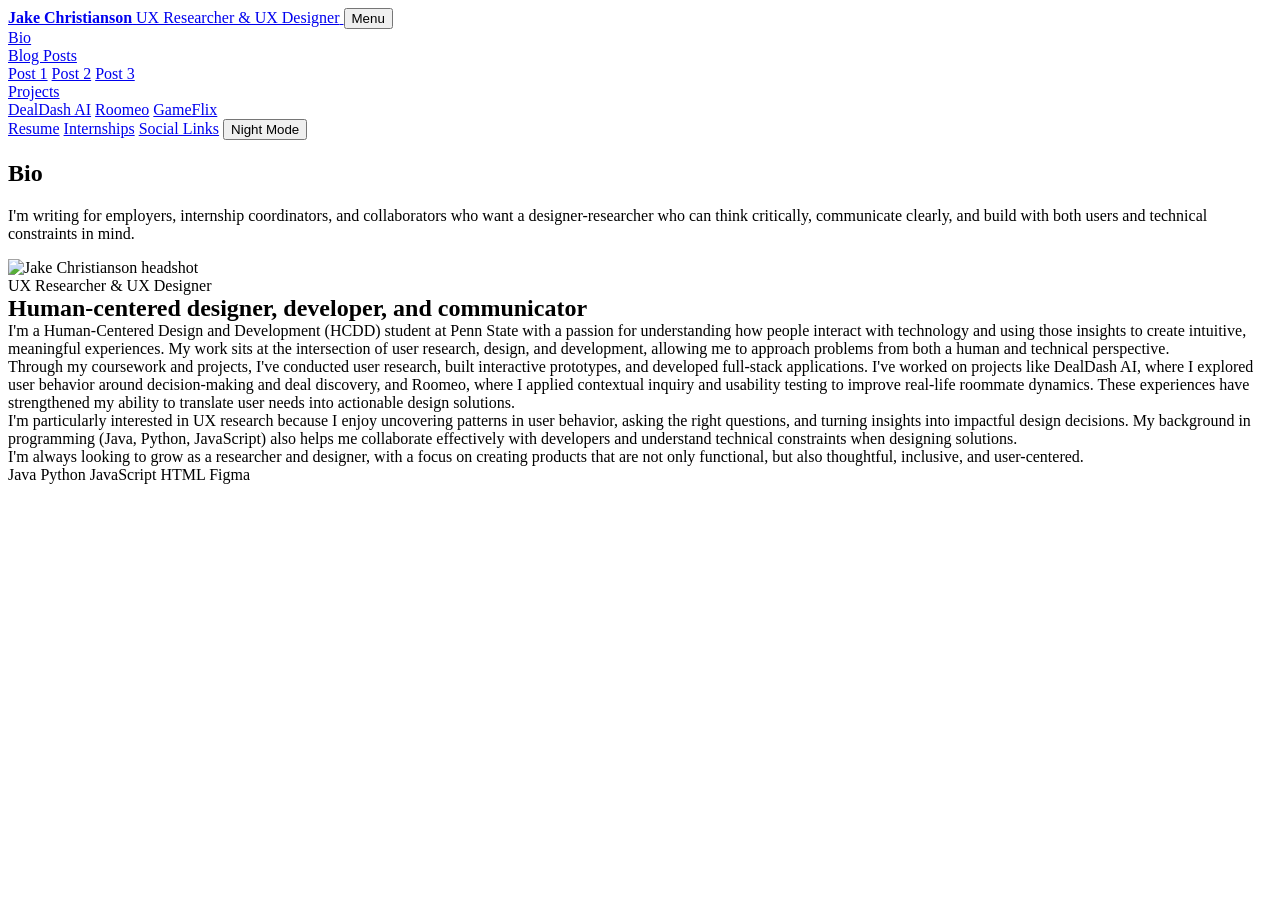
==== bio.html @ bb6686ac "Refine homepage, social links, and site structure" ====
﻿<!doctype html>
<html lang="en">
<head>
  <meta charset="utf-8" />
  <meta name="viewport" content="width=device-width, initial-scale=1" />
  <title>Jake Christianson | Bio</title>
  <meta name="description" content="Professional bio, headshot, accomplishments, values, strengths, projects, and recognition for Jake Christianson." />
  <link rel="stylesheet" href="assets/css/styles.css" />
  <script src="assets/js/script.js" defer></script>
</head>
<body>
  <header class="site-header">
    <div class="header-inner">
      <a class="brand" href="index.html" aria-label="Go to home page">
        <strong>Jake Christianson</strong>
        <span>UX Researcher &amp; UX Designer</span>
      </a>
      <button class="nav-toggle" type="button" aria-expanded="false" aria-controls="site-nav" data-nav-toggle>Menu</button>
      <nav id="site-nav" class="nav-links" data-nav-menu>
        <a href="bio.html" aria-current="page">Bio</a>
        <div class="nav-group">
          <a class="nav-trigger" href="blog.html">Blog Posts</a>
          <div class="nav-dropdown">
            <a href="blog-1.html">Post 1</a>
            <a href="blog-2.html">Post 2</a>
            <a href="blog-3.html">Post 3</a>
          </div>
        </div>
        <div class="nav-group">
          <a class="nav-trigger" href="projects.html">Projects</a>
          <div class="nav-dropdown">
            <a href="dealdash-ai.html">DealDash AI</a>
            <a href="roomeo.html">Roomeo</a>
            <a href="gameflix.html">GameFlix</a>
          </div>
        </div>
        <a href="resume.html">Resume</a>
        <a href="internships.html">Internships</a>
        <a href="social.html">Social Links</a>
        <button class="theme-toggle" type="button" data-theme-toggle aria-pressed="false">Night Mode</button>
      </nav>
    </div>
  </header>

  <main class="page site-shell">
    <section class="section">
      <div class="section-inner">
        <h1 class="page-title">Bio</h1>
        <p class="section-subtitle">
          I'm writing for employers, internship coordinators, and collaborators who want a designer-researcher who can
          think critically, communicate clearly, and build with both users and technical constraints in mind.
        </p>
      </div>
    </section>

    <section class="section">
      <div class="section-inner">
        <div class="portrait">
          <img src="assets/images/headshot-crop.jpg" alt="Jake Christianson headshot" />
          <div class="bio-panel">
            <span class="bio-kicker">UX Researcher &amp; UX Designer</span>
            <h2 class="section-title" style="margin:0;">Human-centered designer, developer, and communicator</h2>
            <p class="section-subtitle" style="margin:0;">
              I'm a Human-Centered Design and Development (HCDD) student at Penn State with a passion for understanding
              how people interact with technology and using those insights to create intuitive, meaningful experiences.
              My work sits at the intersection of user research, design, and development, allowing me to approach
              problems from both a human and technical perspective.
            </p>
            <p class="section-subtitle" style="margin:0;">
              Through my coursework and projects, I've conducted user research, built interactive prototypes, and
              developed full-stack applications. I've worked on projects like DealDash AI, where I explored user
              behavior around decision-making and deal discovery, and Roomeo, where I applied contextual inquiry and
              usability testing to improve real-life roommate dynamics. These experiences have strengthened my ability
              to translate user needs into actionable design solutions.
            </p>
            <p class="section-subtitle" style="margin:0;">
              I'm particularly interested in UX research because I enjoy uncovering patterns in user behavior, asking
              the right questions, and turning insights into impactful design decisions. My background in programming
              (Java, Python, JavaScript) also helps me collaborate effectively with developers and understand technical
              constraints when designing solutions.
            </p>
            <p class="section-subtitle" style="margin:0;">
              I'm always looking to grow as a researcher and designer, with a focus on creating products that are not
              only functional, but also thoughtful, inclusive, and user-centered.
            </p>
            <div class="bio-meta">
              <span>Java</span>
              <span>Python</span>
              <span>JavaScript</span>
              <span>HTML</span>
              <span>Figma</span>
            </div>
          </div>
        </div>
      </div>
    </section>

  </main>
</body>
</html>
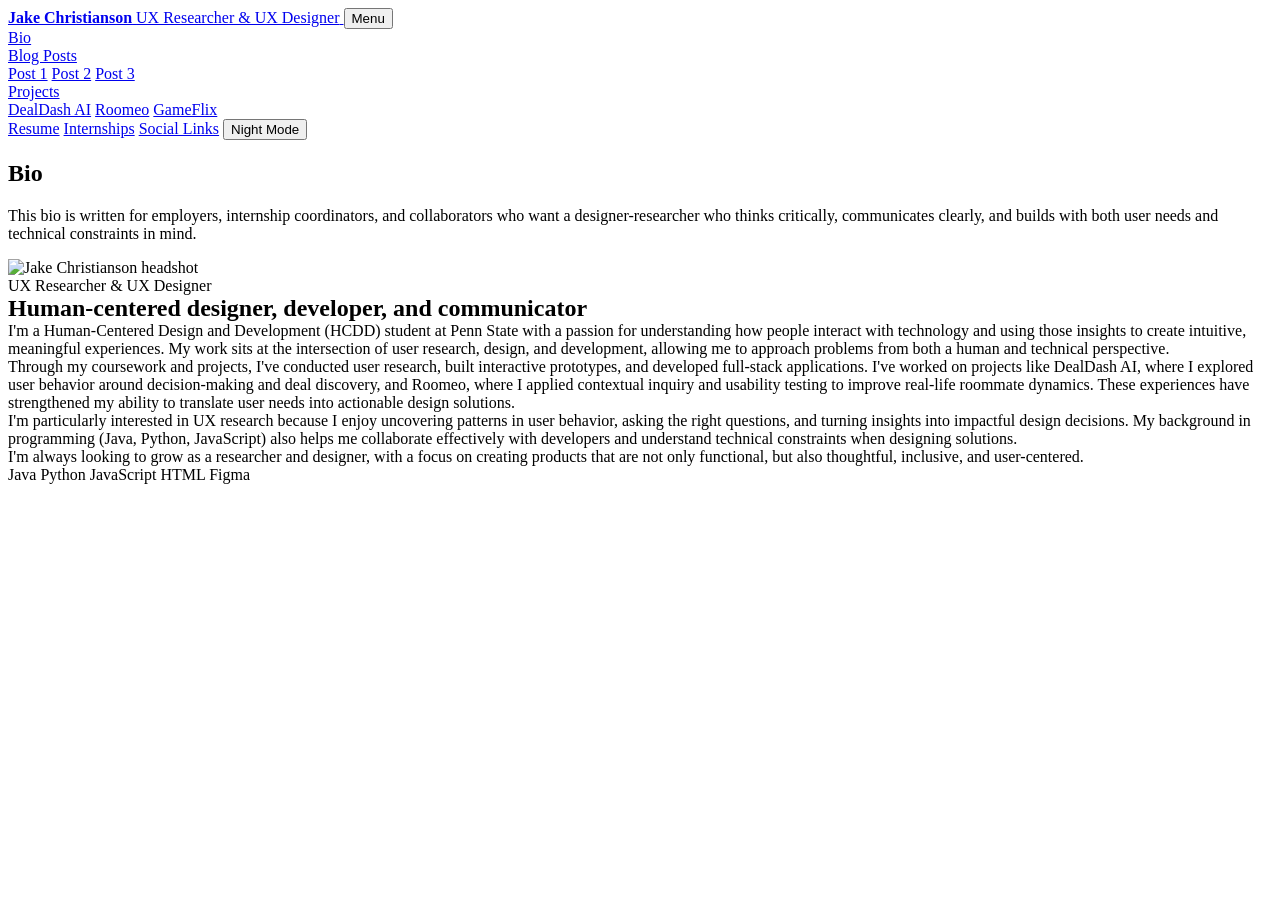
==== commit c35ef96d: "Refine submission copy" ====
--- a/bio.html
+++ b/bio.html
@@ -47,8 +47,8 @@
       <div class="section-inner">
         <h1 class="page-title">Bio</h1>
         <p class="section-subtitle">
-          I'm writing for employers, internship coordinators, and collaborators who want a designer-researcher who can
-          think critically, communicate clearly, and build with both users and technical constraints in mind.
+          This bio is written for employers, internship coordinators, and collaborators who want a designer-researcher
+          who thinks critically, communicates clearly, and builds with both user needs and technical constraints in mind.
         </p>
       </div>
     </section>
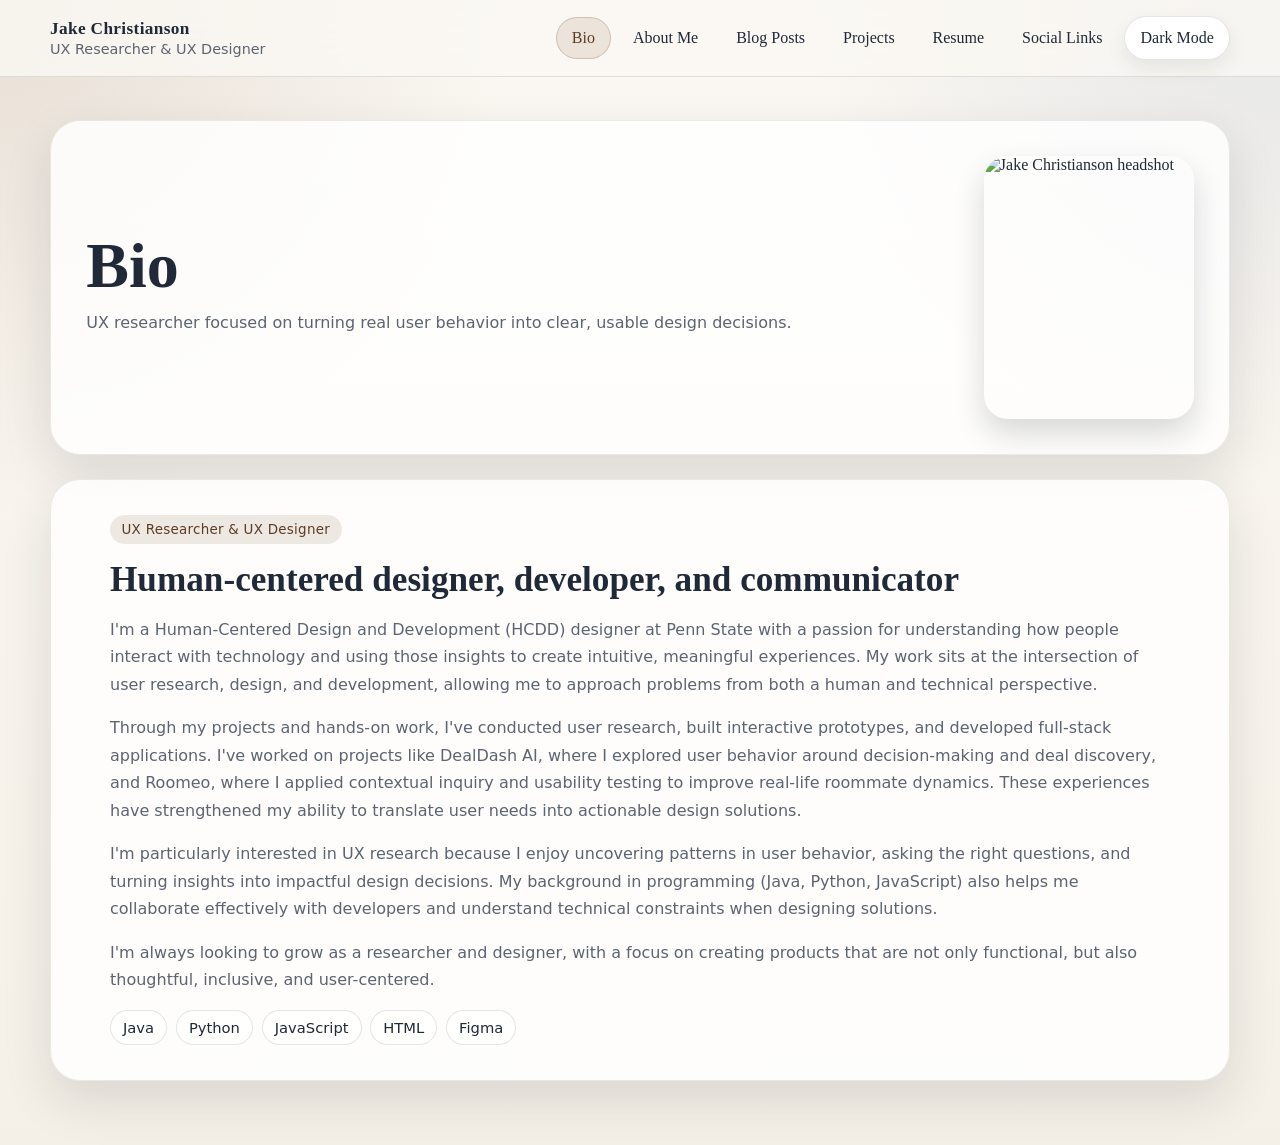
==== commit 10388244: "Update portfolio site" ====
--- a/bio.html
+++ b/bio.html
@@ -1,11 +1,24 @@
-﻿<!doctype html>
+<!doctype html>
 <html lang="en">
 <head>
   <meta charset="utf-8" />
   <meta name="viewport" content="width=device-width, initial-scale=1" />
   <title>Jake Christianson | Bio</title>
+  <script>
+    (() => {
+      try {
+        const theme = localStorage.getItem('portfolio-theme');
+        if (theme === 'dark' || theme === 'light') {
+          document.documentElement.dataset.theme = theme;
+        }
+      } catch (_error) {}
+    })();
+    </script>
   <meta name="description" content="Professional bio, headshot, accomplishments, values, strengths, projects, and recognition for Jake Christianson." />
   <link rel="stylesheet" href="assets/css/styles.css" />
+
+
+
   <script src="assets/js/script.js" defer></script>
 </head>
 <body>
@@ -18,6 +31,7 @@
       <button class="nav-toggle" type="button" aria-expanded="false" aria-controls="site-nav" data-nav-toggle>Menu</button>
       <nav id="site-nav" class="nav-links" data-nav-menu>
         <a href="bio.html" aria-current="page">Bio</a>
+        <a href="about.html">About Me</a>
         <div class="nav-group">
           <a class="nav-trigger" href="blog.html">Blog Posts</a>
           <div class="nav-dropdown">
@@ -35,39 +49,57 @@
           </div>
         </div>
         <a href="resume.html">Resume</a>
-        <a href="internships.html">Internships</a>
         <a href="social.html">Social Links</a>
-        <button class="theme-toggle" type="button" data-theme-toggle aria-pressed="false">Night Mode</button>
+        <button class="theme-toggle" type="button" data-theme-toggle aria-pressed="false">Dark Mode</button>
+        <script>
+          (() => {
+            try {
+              const theme = localStorage.getItem('portfolio-theme');
+              const button = document.currentScript.previousElementSibling;
+              if (!button) {
+                return;
+              }
+              if (theme === 'dark') {
+                button.textContent = 'Light Mode';
+                button.setAttribute('aria-pressed', 'true');
+              } else {
+                button.textContent = 'Dark Mode';
+                button.setAttribute('aria-pressed', 'false');
+              }
+            } catch (_error) {}
+          })();
+        </script>
       </nav>
     </div>
   </header>
 
   <main class="page site-shell">
-    <section class="section">
-      <div class="section-inner">
-        <h1 class="page-title">Bio</h1>
-        <p class="section-subtitle">
-          This bio is written for employers, internship coordinators, and collaborators who want a designer-researcher
-          who thinks critically, communicates clearly, and builds with both user needs and technical constraints in mind.
-        </p>
+    <section class="section bio-hero-card">
+      <div class="section-inner bio-hero-inner">
+        <div class="bio-hero-copy">
+          <h1 class="page-title">Bio</h1>
+          <p class="section-subtitle">
+            UX researcher focused on turning real user behavior into clear, usable design decisions.
+          </p>
+        </div>
+        <img class="bio-hero-photo" src="assets/images/headshot-crop.jpg" alt="Jake Christianson headshot" />
       </div>
     </section>
 
     <section class="section">
       <div class="section-inner">
-        <div class="portrait">
-          <img src="assets/images/headshot-crop.jpg" alt="Jake Christianson headshot" />
+        <div class="bio-detail">
           <div class="bio-panel">
             <span class="bio-kicker">UX Researcher &amp; UX Designer</span>
             <h2 class="section-title" style="margin:0;">Human-centered designer, developer, and communicator</h2>
             <p class="section-subtitle" style="margin:0;">
-              I'm a Human-Centered Design and Development (HCDD) student at Penn State with a passion for understanding
+              I'm a Human-Centered Design and Development (HCDD) designer at Penn State with a passion for understanding
               how people interact with technology and using those insights to create intuitive, meaningful experiences.
               My work sits at the intersection of user research, design, and development, allowing me to approach
               problems from both a human and technical perspective.
             </p>
             <p class="section-subtitle" style="margin:0;">
-              Through my coursework and projects, I've conducted user research, built interactive prototypes, and
+              Through my projects and hands-on work, I've conducted user research, built interactive prototypes, and
               developed full-stack applications. I've worked on projects like DealDash AI, where I explored user
               behavior around decision-making and deal discovery, and Roomeo, where I applied contextual inquiry and
               usability testing to improve real-life roommate dynamics. These experiences have strengthened my ability
@@ -98,9 +130,3 @@
   </main>
 </body>
 </html>
-
-
-
-
-
-
--- a/assets/css/styles.css
+++ b/assets/css/styles.css
@@ -0,0 +1,2956 @@
+:root {
+  --bg: #f5f0e7;
+  --bg-alt: #fbf8f3;
+  --panel: rgba(255, 255, 255, 0.82);
+  --panel-strong: #ffffff;
+  --text: #1f2937;
+  --muted: #5c6472;
+  --line: rgba(31, 41, 55, 0.12);
+  --accent: #7a5230;
+  --accent-strong: #5c3c24;
+  --accent-soft: rgba(122, 82, 48, 0.12);
+  --shadow: 0 20px 50px rgba(25, 28, 34, 0.12);
+  --radius-xl: 30px;
+  --radius-lg: 22px;
+  --radius-md: 16px;
+  --max: 1180px;
+}
+
+html[data-theme="dark"] {
+  --bg: #0e1218;
+  --bg-alt: #121822;
+  --panel: rgba(20, 25, 34, 0.82);
+  --panel-strong: #151b24;
+  --text: #eef2f7;
+  --muted: #b7c0ce;
+  --line: rgba(255, 255, 255, 0.10);
+  --accent: #d3a270;
+  --accent-strong: #f0c59a;
+  --accent-soft: rgba(211, 162, 112, 0.16);
+  --shadow: 0 24px 60px rgba(0, 0, 0, 0.38);
+}
+
+* {
+  box-sizing: border-box;
+}
+
+html {
+  scroll-behavior: smooth;
+}
+
+body {
+  margin: 0;
+  min-height: 100vh;
+  color: var(--text);
+  background:
+    radial-gradient(circle at top left, rgba(122, 82, 48, 0.15), transparent 30%),
+    radial-gradient(circle at top right, rgba(52, 82, 130, 0.10), transparent 28%),
+    linear-gradient(180deg, var(--bg-alt), var(--bg));
+  font-family: Georgia, "Times New Roman", serif;
+}
+
+a {
+  color: var(--accent-strong);
+  text-decoration-thickness: 1.5px;
+  text-underline-offset: 2px;
+}
+
+a:hover {
+  color: var(--accent);
+}
+
+img,
+video,
+iframe {
+  display: block;
+  max-width: 100%;
+}
+
+button,
+input,
+textarea,
+select {
+  font: inherit;
+}
+
+.sr-only {
+  position: absolute;
+  width: 1px;
+  height: 1px;
+  padding: 0;
+  margin: -1px;
+  overflow: hidden;
+  clip: rect(0, 0, 0, 0);
+  white-space: nowrap;
+  border: 0;
+}
+
+.site-shell {
+  width: min(var(--max), calc(100% - 32px));
+  margin: 0 auto;
+}
+
+.site-header {
+  position: sticky;
+  top: 0;
+  z-index: 40;
+  backdrop-filter: blur(20px);
+  background: color-mix(in srgb, var(--bg-alt) 82%, transparent);
+  border-bottom: 1px solid var(--line);
+}
+
+.header-inner {
+  width: min(var(--max), calc(100% - 32px));
+  margin: 0 auto;
+  min-height: 76px;
+  display: flex;
+  align-items: center;
+  gap: 0.85rem;
+}
+
+.brand {
+  display: grid;
+  gap: 0.12rem;
+  text-decoration: none;
+  color: var(--text);
+  min-width: max-content;
+}
+
+.brand strong {
+  font-size: 1.08rem;
+  letter-spacing: 0.02em;
+}
+
+.brand span {
+  color: var(--muted);
+  font-family: system-ui, -apple-system, BlinkMacSystemFont, "Segoe UI", sans-serif;
+  font-size: 0.9rem;
+}
+
+.nav-toggle,
+.theme-toggle {
+  border: 1px solid var(--line);
+  background: var(--panel-strong);
+  color: var(--text);
+  border-radius: 999px;
+  padding: 0.72rem 0.95rem;
+  cursor: pointer;
+  box-shadow: 0 8px 20px rgba(15, 18, 22, 0.08);
+  transition: transform 160ms ease, background 160ms ease, border-color 160ms ease;
+}
+
+.nav-toggle:hover,
+.theme-toggle:hover {
+  transform: translateY(-1px);
+}
+
+.nav-toggle {
+  display: none;
+}
+
+.nav-links {
+  margin-left: auto;
+  display: flex;
+  align-items: center;
+  align-self: stretch;
+  flex-wrap: nowrap;
+  gap: 0.35rem;
+  overflow: visible;
+}
+
+.nav-links > a,
+.nav-links .nav-trigger {
+  display: inline-flex;
+  align-items: center;
+  white-space: nowrap;
+  color: var(--text);
+  text-decoration: none;
+  border: 1px solid transparent;
+  border-radius: 999px;
+  padding: 0.72rem 0.95rem;
+  background: transparent;
+  cursor: pointer;
+  line-height: 1;
+}
+
+.nav-links > a:hover,
+.nav-links .nav-trigger:hover,
+.nav-links > a[aria-current="page"] {
+  background: var(--accent-soft);
+  border-color: color-mix(in srgb, var(--accent) 25%, transparent);
+  color: var(--accent-strong);
+}
+
+.nav-group {
+  position: relative;
+  display: inline-flex;
+  align-items: center;
+}
+
+.nav-group::after {
+  content: "";
+  position: absolute;
+  left: 0;
+  right: 0;
+  top: 100%;
+  height: 0.62rem;
+}
+
+.nav-dropdown {
+  position: absolute;
+  left: 0;
+  top: calc(100% + 0.28rem);
+  display: none;
+  min-width: 156px;
+  padding: 0.35rem;
+  border: 1px solid var(--line);
+  border-radius: 14px;
+  background: var(--panel-strong);
+  box-shadow: var(--shadow);
+  z-index: 20;
+}
+
+.nav-group:hover .nav-dropdown,
+.nav-group:focus-within .nav-dropdown {
+  display: grid;
+  gap: 0.2rem;
+}
+
+.nav-dropdown a {
+  display: block;
+  text-decoration: none;
+  color: var(--text);
+  padding: 0.45rem 0.55rem;
+  border-radius: 10px;
+  white-space: nowrap;
+  line-height: 1.1;
+}
+
+.nav-dropdown a:hover {
+  background: var(--accent-soft);
+  color: var(--accent-strong);
+}
+
+.page {
+  padding: 1.2rem 0 4rem;
+}
+
+.hero {
+  position: relative;
+  min-height: 72vh;
+  border-radius: var(--radius-xl);
+  overflow: hidden;
+  box-shadow: var(--shadow);
+  display: grid;
+  align-items: end;
+  background:
+    linear-gradient(135deg, rgba(12, 18, 25, 0.78), rgba(12, 18, 25, 0.30)),
+    var(--hero-image) center/cover no-repeat;
+}
+
+.hero::after {
+  content: "";
+  position: absolute;
+  inset: auto 0 0;
+  height: 26%;
+  background: linear-gradient(180deg, transparent, rgba(8, 10, 14, 0.88));
+}
+
+.hero-content {
+  position: relative;
+  z-index: 1;
+  color: #fff;
+  width: min(760px, 100%);
+  padding: clamp(1.5rem, 4vw, 3.8rem);
+}
+
+.eyebrow {
+  display: inline-flex;
+  align-items: center;
+  gap: 0.45rem;
+  padding: 0.44rem 0.8rem;
+  border-radius: 999px;
+  background: rgba(255, 255, 255, 0.12);
+  border: 1px solid rgba(255, 255, 255, 0.16);
+  font-family: system-ui, -apple-system, BlinkMacSystemFont, "Segoe UI", sans-serif;
+  font-size: 0.82rem;
+  letter-spacing: 0.04em;
+  text-transform: uppercase;
+}
+
+.hero h1,
+.page-title {
+  margin: 0.95rem 0 0.75rem;
+  font-size: clamp(2.4rem, 5vw, 4.8rem);
+  line-height: 0.98;
+}
+
+.hero p,
+.lede {
+  margin: 0;
+  color: rgba(255, 255, 255, 0.92);
+  font-family: system-ui, -apple-system, BlinkMacSystemFont, "Segoe UI", sans-serif;
+  font-size: 1.05rem;
+  line-height: 1.72;
+}
+
+.hero-actions {
+  display: flex;
+  flex-wrap: wrap;
+  gap: 0.7rem;
+  margin-top: 1.5rem;
+}
+
+.button {
+  display: inline-flex;
+  align-items: center;
+  justify-content: center;
+  gap: 0.4rem;
+  border-radius: 999px;
+  padding: 0.9rem 1.15rem;
+  text-decoration: none;
+  font-family: system-ui, -apple-system, BlinkMacSystemFont, "Segoe UI", sans-serif;
+  font-weight: 650;
+  border: 1px solid transparent;
+}
+
+.button.primary {
+  background: #fff;
+  color: #1e232d;
+}
+
+.button.primary:hover {
+  background: #f2ece3;
+}
+
+.button.secondary {
+  background: rgba(255, 255, 255, 0.08);
+  border-color: rgba(255, 255, 255, 0.2);
+  color: #fff;
+}
+
+.button.secondary:hover {
+  background: rgba(255, 255, 255, 0.16);
+}
+
+.caption-bar {
+  position: relative;
+  z-index: 1;
+  padding: 0 1.5rem 1.5rem;
+  color: rgba(255, 255, 255, 0.76);
+  font-family: system-ui, -apple-system, BlinkMacSystemFont, "Segoe UI", sans-serif;
+  font-size: 0.9rem;
+}
+
+.caption-bar a {
+  color: #fff;
+}
+
+.intro-hero {
+  position: relative;
+  min-height: min(760px, calc(100vh - 110px));
+  display: grid;
+  grid-template-columns: minmax(0, 1.04fr) minmax(340px, 0.96fr);
+  align-items: center;
+  gap: clamp(1.1rem, 4vw, 4rem);
+  padding: clamp(1.2rem, 4vw, 4rem);
+  background:
+    radial-gradient(circle at 26% 22%, rgba(15, 118, 110, 0.18), transparent 32%),
+    radial-gradient(circle at 78% 14%, rgba(43, 95, 138, 0.16), transparent 30%),
+    linear-gradient(135deg, color-mix(in srgb, var(--panel-strong) 88%, transparent), color-mix(in srgb, var(--bg-alt) 70%, #dbeafe));
+  border: 1px solid color-mix(in srgb, var(--line) 82%, transparent);
+  align-items: center;
+  overflow: hidden;
+}
+
+.intro-hero::after {
+  display: none;
+}
+
+.intro-hero::before {
+  display: none;
+}
+
+.intro-hero-stage {
+  position: relative;
+  z-index: 2;
+  display: grid;
+  place-items: center;
+  min-height: clamp(360px, 52vw, 610px);
+  isolation: isolate;
+}
+
+.intro-hero-stage::before {
+  content: "";
+  position: absolute;
+  width: min(86%, 560px);
+  aspect-ratio: 1;
+  border-radius: 50%;
+  background:
+    linear-gradient(145deg, rgba(255, 255, 255, 0.74), rgba(255, 255, 255, 0.16)),
+    radial-gradient(circle at 38% 30%, rgba(15, 118, 110, 0.13), transparent 36%);
+  border: 1px solid color-mix(in srgb, var(--line) 72%, transparent);
+  box-shadow: inset 0 1px 0 rgba(255, 255, 255, 0.7), 0 28px 70px rgba(20, 28, 40, 0.11);
+  transform: scale(0.92);
+  opacity: 0;
+  animation: portrait-halo 900ms cubic-bezier(0.2, 0.8, 0.2, 1) 120ms forwards;
+  z-index: -1;
+}
+
+.portrait-draw {
+  width: min(100%, 620px);
+  filter: drop-shadow(0 24px 36px rgba(17, 24, 39, 0.12));
+}
+
+.intro-headshot {
+  position: absolute;
+  z-index: 3;
+  width: min(72%, 420px);
+  aspect-ratio: 1;
+  border-radius: 50%;
+  overflow: hidden;
+  opacity: 0;
+  transform: translateY(16px) scale(0.9);
+  border: 1px solid rgba(255, 255, 255, 0.74);
+  box-shadow:
+    0 24px 55px rgba(17, 24, 39, 0.22),
+    inset 0 0 0 1px rgba(255, 255, 255, 0.42);
+  animation: headshot-reveal 780ms cubic-bezier(0.16, 1, 0.3, 1) 2050ms forwards;
+}
+
+.intro-headshot img {
+  width: 100%;
+  height: 100%;
+  display: block;
+  object-fit: cover;
+  object-position: center 35%;
+}
+
+.camera-flash {
+  position: absolute;
+  left: 50%;
+  top: 39%;
+  width: min(160%, 940px);
+  aspect-ratio: 1;
+  z-index: 4;
+  pointer-events: none;
+  opacity: 0;
+  transform: translate(-50%, -50%) scale(0.4) rotate(-8deg);
+  mix-blend-mode: screen;
+  animation: camera-flash-pop 560ms ease 2000ms forwards;
+}
+
+.flash-core,
+.flash-ray {
+  position: absolute;
+  left: 50%;
+  top: 50%;
+  transform: translate(-50%, -50%);
+  pointer-events: none;
+}
+
+.flash-core {
+  width: 28%;
+  aspect-ratio: 1;
+  border-radius: 50%;
+  background: #fff;
+  box-shadow:
+    0 0 18px rgba(255, 255, 255, 0.95),
+    0 0 54px rgba(255, 255, 255, 0.74),
+    0 0 92px rgba(255, 255, 255, 0.46);
+}
+
+.flash-ray {
+  width: 100%;
+  height: 9%;
+  border-radius: 999px;
+  background: linear-gradient(90deg, transparent, rgba(255, 255, 255, 0.98), transparent);
+  filter: blur(0.4px);
+}
+
+.flash-ray-vertical {
+  transform: translate(-50%, -50%) rotate(90deg);
+}
+
+.flash-ray-diagonal-a {
+  transform: translate(-50%, -50%) rotate(45deg);
+}
+
+.flash-ray-diagonal-b {
+  transform: translate(-50%, -50%) rotate(-45deg);
+}
+
+.person-icon {
+  opacity: 1;
+  transform-origin: center;
+  transform: none;
+  animation: none;
+}
+
+.person-silhouette {
+  fill: color-mix(in srgb, #9aa1a1 86%, var(--text));
+  opacity: 0;
+  animation: person-fill-in 340ms ease 2000ms forwards;
+}
+
+.person-hair {
+  fill: color-mix(in srgb, #8e9696 88%, var(--text));
+  opacity: 0;
+  animation: person-hair-in 340ms ease 2000ms forwards;
+}
+
+.person-detail {
+  fill: none;
+  stroke: color-mix(in srgb, #7f8989 72%, transparent);
+  stroke-width: 6;
+  stroke-linecap: round;
+  stroke-linejoin: round;
+  opacity: 0;
+  animation: person-detail-in 340ms ease 2000ms forwards;
+}
+
+.snake-line.avatar-draw {
+  stroke-width: 7;
+  stroke-linecap: round;
+  opacity: 0.92;
+  animation-duration: 3900ms;
+}
+
+.snake-line,
+.snapshot-corner,
+.focus-line {
+  fill: none;
+  stroke: url("#portrait-line");
+  stroke-linecap: round;
+  stroke-linejoin: round;
+  stroke-dasharray: 1300;
+  stroke-dashoffset: 1300;
+}
+
+.snake-line {
+  stroke-width: 22;
+  stroke-linecap: butt;
+  opacity: 0.96;
+  animation: snake-draw 2600ms cubic-bezier(0.22, 1, 0.36, 1) forwards;
+}
+
+.snapshot-corner {
+  stroke-width: 8;
+  opacity: 0;
+  animation:
+    snapshot-corner-draw 720ms cubic-bezier(0.22, 1, 0.36, 1) forwards,
+    snapshot-corner-fade 420ms ease forwards;
+}
+
+.snapshot-corner-tl { animation-delay: 1500ms, 1500ms; }
+.snapshot-corner-tr { animation-delay: 1550ms, 1550ms; }
+.snapshot-corner-br { animation-delay: 1600ms, 1600ms; }
+.snapshot-corner-bl { animation-delay: 1650ms, 1650ms; }
+
+.focus-line {
+  stroke-width: 7;
+  opacity: 0;
+  animation:
+    snapshot-corner-draw 820ms cubic-bezier(0.22, 1, 0.36, 1) forwards,
+    snapshot-corner-fade 420ms ease forwards;
+}
+
+.focus-line-right,
+.focus-line-left {
+  animation-delay: 1600ms, 1600ms;
+}
+
+.morph-cloud {
+  transform-origin: center;
+  animation: morph-cloud-settle 1900ms cubic-bezier(0.2, 0.9, 0.18, 1) forwards;
+}
+
+.morph-stroke {
+  fill: none;
+  stroke: url("#portrait-line");
+  stroke-width: 6;
+  stroke-linecap: round;
+  stroke-linejoin: round;
+  stroke-dasharray: 1250;
+  stroke-dashoffset: 1250;
+  opacity: 0.2;
+  animation:
+    sketch-line 1250ms cubic-bezier(0.22, 1, 0.36, 1) forwards,
+    morph-stroke-fade 1600ms ease 560ms forwards;
+}
+
+.morph-stroke-1 { animation-delay: 0ms, 560ms; }
+.morph-stroke-2 { animation-delay: 120ms, 650ms; }
+.morph-stroke-3 { animation-delay: 220ms, 720ms; }
+.morph-stroke-4 { animation-delay: 320ms, 790ms; }
+
+.morph-silhouette {
+  fill: color-mix(in srgb, var(--accent-soft) 72%, transparent);
+  opacity: 0;
+  transform-box: fill-box;
+  transform-origin: center;
+  transform: scale(1.08) translateY(12px);
+  animation: silhouette-morph 1150ms cubic-bezier(0.16, 1, 0.3, 1) 720ms forwards;
+}
+
+.hair-fill {
+  fill: color-mix(in srgb, #1f6f8f 28%, transparent);
+  opacity: 0;
+  transform-box: fill-box;
+  transform-origin: center;
+  transform: translateY(8px) scale(0.98);
+  animation: hair-fill-in 520ms ease 1130ms forwards;
+}
+
+.draw-line {
+  fill: none;
+  stroke: url("#portrait-line");
+  stroke-width: 9;
+  stroke-linecap: round;
+  stroke-linejoin: round;
+  stroke-dasharray: 1200;
+  stroke-dashoffset: 1200;
+  opacity: 0.96;
+  animation: sketch-line 1800ms cubic-bezier(0.22, 1, 0.36, 1) forwards;
+}
+
+.draw-line-1 { animation-delay: 920ms; }
+.draw-line-2 { animation-delay: 1040ms; }
+.draw-line-3 { animation-delay: 1190ms; }
+.draw-line-4 { animation-delay: 1320ms; }
+.draw-line-5 { animation-delay: 1450ms; }
+.draw-line-6 { animation-delay: 1560ms; }
+.draw-line-7 { animation-delay: 1660ms; }
+.draw-line-8 { animation-delay: 1760ms; }
+.draw-line-9 { animation-delay: 1860ms; }
+.draw-line-10,
+.draw-line-11,
+.draw-line-12,
+.draw-line-13 {
+  stroke-width: 7;
+  animation-delay: 1950ms;
+}
+
+.draw-line-4 {
+  stroke-width: 8;
+}
+
+.face-dot {
+  fill: url("#portrait-line");
+  opacity: 0;
+  transform-box: fill-box;
+  transform-origin: center;
+  transform: scale(0.72);
+  animation: face-dot-in 420ms ease 1320ms forwards;
+}
+
+.face-dot-right {
+  animation-delay: 1380ms;
+}
+
+.draw-fill {
+  fill: url("#portrait-fill");
+  display: none;
+  opacity: 0;
+  transform-origin: center;
+  transform: translateY(10px);
+  animation: portrait-fill-in 820ms ease 2300ms forwards;
+}
+
+.intro-orbit {
+  position: absolute;
+  z-index: 2;
+  opacity: 0;
+  transform: translate3d(0, 14px, 0) scale(0.96);
+  animation: orbit-card-in 760ms ease forwards;
+}
+
+.intro-orbit span {
+  display: inline-flex;
+  align-items: center;
+  justify-content: center;
+  min-width: 106px;
+  min-height: 42px;
+  padding: 0.56rem 0.88rem;
+  border-radius: 999px;
+  border: 1px solid color-mix(in srgb, var(--line) 70%, transparent);
+  background: color-mix(in srgb, var(--panel-strong) 82%, transparent);
+  color: var(--text);
+  box-shadow: 0 12px 28px rgba(17, 24, 39, 0.1);
+  font-family: system-ui, -apple-system, BlinkMacSystemFont, "Segoe UI", sans-serif;
+  font-size: 0.92rem;
+  font-weight: 700;
+}
+
+.intro-orbit-research {
+  left: 6%;
+  top: 21%;
+  animation-delay: 2620ms;
+}
+
+.intro-orbit-design {
+  right: 4%;
+  top: 36%;
+  animation-delay: 2770ms;
+}
+
+.intro-orbit-code {
+  left: 16%;
+  bottom: 14%;
+  animation-delay: 2920ms;
+}
+
+.intro-hero-copy {
+  position: relative;
+  z-index: 4;
+  max-width: 610px;
+  min-width: 0;
+  opacity: 0;
+  transform: translateY(18px);
+  animation: hero-copy-in 560ms ease 520ms forwards;
+}
+
+.intro-hero-copy::before {
+  content: "";
+  position: absolute;
+  inset: -1rem -1.2rem;
+  z-index: -1;
+  pointer-events: none;
+  border-radius: 32px;
+  background: radial-gradient(ellipse at 44% 50%, rgba(255, 255, 255, 0.78), rgba(255, 255, 255, 0.44) 46%, transparent 74%);
+  filter: blur(8px);
+  opacity: 0;
+  animation: hero-copy-glow-in 850ms ease 2850ms forwards;
+}
+
+.intro-kicker {
+  width: fit-content;
+  margin: 0 0 1rem;
+  padding: 0.42rem 0.72rem;
+  border-radius: 999px;
+  color: #0f766e;
+  background: rgba(15, 118, 110, 0.11);
+  border: 1px solid rgba(15, 118, 110, 0.2);
+  font-family: system-ui, -apple-system, BlinkMacSystemFont, "Segoe UI", sans-serif;
+  font-size: 0.82rem;
+  font-weight: 800;
+  letter-spacing: 0.04em;
+  text-transform: uppercase;
+}
+
+.intro-hero h1 {
+  margin: 0 0 0.75rem;
+  color: var(--text);
+  font-size: clamp(3rem, 5vw, 4.45rem);
+  line-height: 0.98;
+  overflow-wrap: break-word;
+  text-shadow: 0 1px 18px rgba(255, 255, 255, 0.36);
+}
+
+.intro-hero p {
+  color: var(--muted);
+}
+
+.intro-hero .button.primary {
+  background: #111827;
+  color: #fff;
+}
+
+.intro-hero .button.primary:hover {
+  background: #263244;
+}
+
+.intro-hero .button.secondary {
+  background: color-mix(in srgb, var(--panel-strong) 72%, transparent);
+  border-color: var(--line);
+  color: var(--text);
+}
+
+.intro-hero .button.secondary:hover {
+  background: var(--accent-soft);
+  color: var(--accent-strong);
+}
+
+html[data-theme="dark"] .intro-hero {
+  background:
+    radial-gradient(circle at 26% 22%, rgba(20, 184, 166, 0.16), transparent 32%),
+    radial-gradient(circle at 78% 14%, rgba(96, 165, 250, 0.13), transparent 30%),
+    linear-gradient(135deg, color-mix(in srgb, var(--panel-strong) 90%, #111827), color-mix(in srgb, var(--bg-alt) 82%, #0f172a));
+}
+
+html[data-theme="dark"] .intro-hero::after {
+  display: none;
+}
+
+html[data-theme="dark"] .intro-hero::before {
+  display: none;
+}
+
+html[data-theme="dark"] .intro-kicker {
+  color: #5eead4;
+  background: rgba(45, 212, 191, 0.1);
+  border-color: rgba(45, 212, 191, 0.18);
+}
+
+html[data-theme="dark"] .intro-hero-copy::before {
+  background: radial-gradient(ellipse at 44% 50%, rgba(6, 9, 20, 0.7), rgba(6, 9, 20, 0.38) 48%, transparent 74%);
+}
+
+html[data-theme="dark"] .intro-hero h1 {
+  text-shadow: 0 1px 22px rgba(0, 0, 0, 0.38);
+}
+
+@keyframes sketch-line {
+  from {
+    stroke-dashoffset: 1200;
+  }
+  to {
+    stroke-dashoffset: 0;
+  }
+}
+
+@keyframes snake-draw {
+  to {
+    stroke-dashoffset: 0;
+  }
+}
+
+@keyframes person-silhouette-in {
+  0% {
+    opacity: 0;
+    transform: translateY(10px) scale(0.96);
+  }
+  100% {
+    opacity: 1;
+    transform: translateY(0) scale(1);
+  }
+}
+
+@keyframes person-fill-in {
+  to {
+    opacity: 0.94;
+  }
+}
+
+@keyframes person-hair-in {
+  to {
+    opacity: 0.48;
+  }
+}
+
+@keyframes person-detail-in {
+  to {
+    opacity: 0.32;
+  }
+}
+
+@keyframes camera-flash-pop {
+  0% {
+    opacity: 0;
+    transform: translate(-50%, -50%) scale(0.35) rotate(-8deg);
+  }
+  16% {
+    opacity: 1;
+    transform: translate(-50%, -50%) scale(1.08) rotate(-8deg);
+  }
+  42% {
+    opacity: 0.62;
+    transform: translate(-50%, -50%) scale(1.02) rotate(-8deg);
+  }
+  100% {
+    opacity: 0;
+    transform: translate(-50%, -50%) scale(1.18) rotate(-8deg);
+  }
+}
+
+@keyframes roku-bg-in {
+  to {
+    opacity: 1;
+  }
+}
+
+@keyframes headshot-reveal {
+  0% {
+    opacity: 0;
+    transform: translateY(16px) scale(0.9);
+    clip-path: circle(8% at 50% 45%);
+  }
+  42% {
+    opacity: 1;
+  }
+  100% {
+    opacity: 1;
+    transform: translateY(0) scale(1);
+    clip-path: circle(75% at 50% 50%);
+  }
+}
+
+@keyframes snapshot-corner-draw {
+  to {
+    stroke-dashoffset: 0;
+  }
+}
+
+@keyframes snapshot-corner-fade {
+  to {
+    opacity: 1;
+  }
+}
+
+@keyframes morph-cloud-settle {
+  0% {
+    opacity: 1;
+    transform: scale(1.08) rotate(-5deg) translateY(16px);
+  }
+  58% {
+    opacity: 0.68;
+  }
+  100% {
+    opacity: 0;
+    transform: scale(0.72) rotate(0deg) translateY(86px);
+  }
+}
+
+@keyframes morph-stroke-fade {
+  0% {
+    opacity: 0.34;
+    stroke-width: 6;
+  }
+  52% {
+    opacity: 0.24;
+  }
+  100% {
+    opacity: 0;
+    stroke-width: 2;
+  }
+}
+
+@keyframes silhouette-morph {
+  0% {
+    opacity: 0;
+    transform: scale(1.08) translateY(12px);
+  }
+  44% {
+    opacity: 0.55;
+  }
+  100% {
+    opacity: 0.18;
+    transform: scale(1) translateY(0);
+  }
+}
+
+@keyframes hair-fill-in {
+  to {
+    opacity: 0.4;
+    transform: translateY(0) scale(1);
+  }
+}
+
+@keyframes face-dot-in {
+  to {
+    opacity: 1;
+    transform: scale(1);
+  }
+}
+
+@keyframes portrait-halo {
+  to {
+    opacity: 1;
+    transform: scale(1);
+  }
+}
+
+@keyframes portrait-fill-in {
+  to {
+    opacity: 1;
+    transform: translateY(0);
+  }
+}
+
+@keyframes orbit-card-in {
+  to {
+    opacity: 1;
+    transform: translate3d(0, 0, 0) scale(1);
+  }
+}
+
+@keyframes hero-copy-in {
+  to {
+    opacity: 1;
+    transform: translateY(0);
+  }
+}
+
+@keyframes hero-copy-glow-in {
+  to {
+    opacity: 1;
+  }
+}
+
+.section {
+  margin-top: 1.5rem;
+  background: var(--panel);
+  border: 1px solid color-mix(in srgb, var(--line) 82%, transparent);
+  border-radius: var(--radius-xl);
+  box-shadow: var(--shadow);
+  overflow: hidden;
+}
+
+.section-inner {
+  padding: clamp(1.25rem, 2.8vw, 2.2rem);
+}
+
+.section-title {
+  margin: 0 0 0.6rem;
+  font-size: clamp(1.5rem, 3vw, 2.2rem);
+}
+
+.section-subtitle {
+  margin: 0 0 1.2rem;
+  color: var(--muted);
+  font-family: system-ui, -apple-system, BlinkMacSystemFont, "Segoe UI", sans-serif;
+  line-height: 1.72;
+}
+
+.grid {
+  display: grid;
+  gap: 1rem;
+}
+
+.grid.two {
+  grid-template-columns: repeat(2, minmax(0, 1fr));
+}
+
+.grid.three {
+  grid-template-columns: repeat(3, minmax(0, 1fr));
+}
+
+.card {
+  background: color-mix(in srgb, var(--panel-strong) 86%, transparent);
+  border: 1px solid var(--line);
+  border-radius: var(--radius-lg);
+  overflow: hidden;
+  box-shadow: 0 10px 24px rgba(16, 24, 32, 0.08);
+}
+
+.project-card {
+  position: relative;
+  transition: transform 160ms ease, box-shadow 160ms ease;
+  cursor: pointer;
+  display: flex;
+  flex-direction: column;
+}
+
+.project-card:hover {
+  transform: translateY(-2px);
+  box-shadow: 0 18px 36px rgba(16, 24, 32, 0.12);
+}
+
+.project-card > img {
+  position: relative;
+  z-index: 2;
+  width: 100%;
+  height: 185px;
+  object-fit: cover;
+  object-position: center;
+  cursor: zoom-in;
+}
+
+.project-image-top {
+  object-position: center top;
+}
+
+.project-card-link {
+  display: block;
+  position: absolute;
+  inset: 0;
+  z-index: 1;
+  border-radius: inherit;
+  text-indent: -9999px;
+  overflow: hidden;
+}
+
+.card-body {
+  padding: 1.15rem;
+}
+
+.project-card .card-body {
+  display: grid;
+  gap: 0.35rem;
+  padding: 1rem 1.05rem 0.9rem;
+}
+
+.card h3,
+.card h4 {
+  margin: 0 0 0.45rem;
+}
+
+.card p,
+.card li {
+  margin: 0.25rem 0 0;
+  color: var(--muted);
+  line-height: 1.7;
+  font-family: system-ui, -apple-system, BlinkMacSystemFont, "Segoe UI", sans-serif;
+}
+
+.card ul {
+  margin: 0.75rem 0 0;
+  padding-left: 1.25rem;
+}
+
+.card figure {
+  margin: 0;
+}
+
+.figure-caption,
+.card figcaption {
+  position: relative;
+  z-index: 2;
+  padding: 0.62rem 1.05rem 0.8rem;
+  font-size: 0.82rem;
+  color: var(--muted);
+  font-family: system-ui, -apple-system, BlinkMacSystemFont, "Segoe UI", sans-serif;
+  border-top: 1px solid var(--line);
+  line-height: 1.45;
+}
+
+.portrait {
+  display: grid;
+  grid-template-columns: 220px minmax(0, 1fr);
+  gap: 1.2rem;
+  align-items: center;
+}
+
+.portrait img {
+  width: 100%;
+  aspect-ratio: 4 / 5;
+  object-fit: cover;
+  border-radius: 24px;
+  box-shadow: 0 14px 30px rgba(18, 22, 28, 0.16);
+}
+
+.pill-list {
+  display: flex;
+  flex-wrap: wrap;
+  gap: 0.5rem;
+  list-style: none;
+  padding: 0;
+  margin: 0.95rem 0 0;
+}
+
+.pill-list li {
+  padding: 0.5rem 0.8rem;
+  border-radius: 999px;
+  background: var(--accent-soft);
+  color: var(--accent-strong);
+  font-size: 0.93rem;
+}
+
+.metric {
+  padding: 1.2rem;
+  border-radius: var(--radius-lg);
+  background: linear-gradient(180deg, color-mix(in srgb, var(--panel-strong) 92%, transparent), color-mix(in srgb, var(--bg-alt) 92%, transparent));
+  border: 1px solid var(--line);
+}
+
+.metric strong {
+  display: block;
+  font-size: 1.9rem;
+  margin-bottom: 0.25rem;
+}
+
+.metric span {
+  color: var(--muted);
+  font-family: system-ui, -apple-system, BlinkMacSystemFont, "Segoe UI", sans-serif;
+  line-height: 1.55;
+}
+
+.bio-panel {
+  display: grid;
+  gap: 1rem;
+}
+
+.bio-hero-inner {
+  display: grid;
+  grid-template-columns: minmax(0, 1fr) minmax(160px, 220px);
+  align-items: center;
+  gap: clamp(1rem, 4vw, 2rem);
+}
+
+.bio-hero-copy {
+  min-width: 0;
+}
+
+.bio-hero-photo {
+  justify-self: end;
+  width: min(100%, 210px);
+  aspect-ratio: 4 / 5;
+  object-fit: cover;
+  object-position: center top;
+  border-radius: 24px;
+  box-shadow: 0 14px 30px rgba(18, 22, 28, 0.16);
+}
+
+.bio-detail {
+  max-width: 1060px;
+  margin: 0 auto;
+}
+
+.bio-kicker {
+  display: inline-flex;
+  align-items: center;
+  width: fit-content;
+  padding: 0.42rem 0.72rem;
+  border-radius: 999px;
+  background: var(--accent-soft);
+  color: var(--accent-strong);
+  font-family: system-ui, -apple-system, BlinkMacSystemFont, "Segoe UI", sans-serif;
+  font-size: 0.84rem;
+  letter-spacing: 0.02em;
+}
+
+.bio-meta {
+  display: flex;
+  flex-wrap: wrap;
+  gap: 0.55rem;
+}
+
+.bio-meta span {
+  padding: 0.5rem 0.75rem;
+  border-radius: 999px;
+  background: color-mix(in srgb, var(--panel-strong) 78%, transparent);
+  border: 1px solid var(--line);
+  font-family: system-ui, -apple-system, BlinkMacSystemFont, "Segoe UI", sans-serif;
+  font-size: 0.92rem;
+}
+
+.about-page {
+  display: grid;
+  gap: 1.4rem;
+}
+
+.about-hero-grid,
+.about-story-grid,
+.about-scuba-grid {
+  display: grid;
+  gap: 1.2rem;
+  align-items: center;
+}
+
+.about-hero-grid {
+  grid-template-columns: minmax(0, 1.15fr) minmax(290px, 0.85fr);
+}
+
+.about-story-grid {
+  grid-template-columns: minmax(0, 1.05fr) minmax(260px, 0.95fr);
+  align-items: start;
+}
+
+.about-scuba-grid {
+  grid-template-columns: minmax(0, 0.92fr) minmax(0, 1.08fr);
+}
+
+.about-lead,
+.about-story {
+  display: grid;
+  gap: 1rem;
+}
+
+.about-feature {
+  margin: 0;
+  overflow: hidden;
+  border-radius: 28px;
+  border: 1px solid var(--line);
+  box-shadow: var(--shadow);
+  background: var(--panel-strong);
+}
+
+.about-feature img,
+.about-scuba img {
+  display: block;
+  width: 100%;
+  object-fit: cover;
+}
+
+.about-feature img {
+  aspect-ratio: 4 / 5;
+}
+
+.about-feature figcaption,
+.about-scuba figcaption,
+.about-shot figcaption {
+  padding: 0.85rem 1rem 1rem;
+  color: var(--muted);
+  font-family: system-ui, -apple-system, BlinkMacSystemFont, "Segoe UI", sans-serif;
+  font-size: 0.92rem;
+  line-height: 1.55;
+}
+
+.about-facts {
+  display: grid;
+  gap: 0.9rem;
+}
+
+.about-fact {
+  padding: 1rem 1.05rem;
+  border-radius: 22px;
+  border: 1px solid var(--line);
+  background: color-mix(in srgb, var(--panel-strong) 78%, transparent);
+  box-shadow: 0 10px 20px rgba(17, 24, 39, 0.04);
+}
+
+.about-fact h3 {
+  margin: 0 0 0.45rem;
+  font-size: 1.05rem;
+}
+
+.about-fact p {
+  margin: 0;
+  color: var(--muted);
+  line-height: 1.65;
+  font-family: system-ui, -apple-system, BlinkMacSystemFont, "Segoe UI", sans-serif;
+}
+
+.about-gallery {
+  display: grid;
+  grid-template-columns: repeat(12, minmax(0, 1fr));
+  grid-auto-rows: 170px;
+  gap: 1rem;
+  grid-auto-flow: dense;
+}
+
+.about-shot {
+  margin: 0;
+  overflow: hidden;
+  border-radius: 24px;
+  border: 1px solid var(--line);
+  background: var(--panel-strong);
+  box-shadow: var(--shadow);
+  display: grid;
+  grid-column: span 4;
+  grid-row: span 1;
+}
+
+.about-shot img {
+  width: 100%;
+  height: 100%;
+  object-fit: cover;
+}
+
+.about-shot.wide {
+  grid-column: span 8;
+}
+
+.about-shot.tall {
+  grid-row: span 2;
+}
+
+.about-shot figcaption {
+  background: color-mix(in srgb, var(--panel-strong) 82%, transparent);
+}
+
+.about-scuba {
+  margin: 0;
+  overflow: hidden;
+  border-radius: 28px;
+  border: 1px solid var(--line);
+  background: var(--panel-strong);
+  box-shadow: var(--shadow);
+}
+
+.about-scuba img {
+  aspect-ratio: 4 / 3;
+}
+
+.about-source {
+  margin: 0;
+  color: var(--muted);
+  line-height: 1.7;
+  font-family: system-ui, -apple-system, BlinkMacSystemFont, "Segoe UI", sans-serif;
+}
+
+.about-page {
+  display: grid;
+  gap: 1.8rem;
+}
+
+.about-hero-card {
+  display: grid;
+  grid-template-columns: minmax(0, 1.08fr) minmax(300px, 0.92fr);
+  align-items: stretch;
+  overflow: hidden;
+}
+
+.about-hero-card .card-body {
+  display: grid;
+  gap: 0.9rem;
+}
+
+.about-hero-photo {
+  margin: 0;
+  display: grid;
+  align-content: stretch;
+  overflow: hidden;
+  border-radius: 24px;
+  background: color-mix(in srgb, var(--panel-strong) 90%, transparent);
+}
+
+.about-hero-photo img {
+  display: block;
+  width: 100%;
+  height: 100%;
+  min-height: 100%;
+  object-fit: cover;
+}
+
+.about-intro {
+  padding: 0.25rem 0 0.4rem;
+}
+
+.about-intro-copy {
+  max-width: 760px;
+}
+
+.about-row {
+  display: grid;
+  grid-template-columns: minmax(0, 1fr) minmax(290px, 0.95fr);
+  gap: 1.5rem;
+  align-items: center;
+  padding: 0.25rem 0;
+}
+
+.about-row.reverse {
+  grid-template-columns: minmax(290px, 0.95fr) minmax(0, 1fr);
+}
+
+.about-row.about-row-media {
+  align-items: start;
+}
+
+.about-row.about-row-media .about-copy {
+  align-content: start;
+}
+
+.about-row.about-row-media-split {
+  grid-template-columns: minmax(0, 1fr) minmax(280px, 0.92fr);
+}
+
+.about-row.about-row-travel {
+  grid-template-columns: repeat(12, minmax(0, 1fr));
+  gap: 1rem;
+  align-items: start;
+}
+
+.about-row.about-row-travel .about-copy {
+  grid-column: 1 / span 5;
+  grid-row: 1;
+  max-width: none;
+  padding-right: 0;
+  position: static;
+  z-index: auto;
+  align-self: start;
+}
+
+.about-row.about-row-travel .travel-hero {
+  grid-column: 6 / -1;
+  grid-row: 1;
+  align-self: center;
+  margin: 0;
+  overflow: hidden;
+  border-radius: 24px;
+  border: 1px solid color-mix(in srgb, var(--line) 86%, transparent);
+  box-shadow: 0 10px 24px rgba(16, 24, 32, 0.08);
+}
+
+.about-row.about-row-travel .travel-hero img {
+  display: block;
+  width: 100%;
+  aspect-ratio: 16 / 9;
+  object-fit: cover;
+}
+
+.about-row.about-row-travel .travel-gallery {
+  grid-column: 1 / -1;
+  grid-row: 2;
+  margin-top: 0;
+  position: static;
+  z-index: auto;
+  padding-top: 0;
+  align-self: start;
+}
+
+.travel-carousel {
+  grid-column: 6 / -1;
+  grid-row: 1;
+  position: relative;
+  align-self: stretch;
+  min-height: 520px;
+}
+
+.travel-carousel-frame {
+  position: relative;
+  width: 100%;
+  height: 100%;
+  min-height: inherit;
+  overflow: hidden;
+  border-radius: 24px;
+  border: 1px solid color-mix(in srgb, var(--line) 86%, transparent);
+  background: color-mix(in srgb, var(--surface-muted) 78%, transparent);
+  box-shadow: 0 10px 24px rgba(16, 24, 32, 0.08);
+}
+
+.travel-carousel-frame img {
+  position: absolute;
+  inset: 0;
+  display: block;
+  width: 100%;
+  height: 100%;
+  object-fit: cover;
+  opacity: 0;
+  pointer-events: none;
+  transition: opacity 180ms ease;
+}
+
+.travel-carousel-frame img[hidden] {
+  display: none;
+}
+
+.travel-carousel-frame img.is-active {
+  opacity: 1;
+  pointer-events: auto;
+}
+
+.travel-carousel-btn {
+  position: absolute;
+  top: 50%;
+  z-index: 2;
+  display: inline-grid;
+  width: 2.65rem;
+  height: 2.65rem;
+  place-items: center;
+  border: 1px solid color-mix(in srgb, var(--line) 70%, transparent);
+  border-radius: 999px;
+  background: color-mix(in srgb, var(--surface) 84%, transparent);
+  color: var(--text);
+  box-shadow: 0 10px 24px rgba(16, 24, 32, 0.18);
+  font-family: var(--font-sans);
+  font-size: 1.8rem;
+  line-height: 1;
+  transform: translateY(-50%);
+  cursor: pointer;
+}
+
+.travel-carousel-btn:hover,
+.travel-carousel-btn:focus-visible {
+  background: var(--accent);
+  color: var(--accent-contrast);
+}
+
+.travel-carousel-prev {
+  left: 1rem;
+}
+
+.travel-carousel-next {
+  right: 1rem;
+}
+
+.travel-carousel-count {
+  position: absolute;
+  right: 1rem;
+  bottom: 1rem;
+  z-index: 2;
+  margin: 0;
+  padding: 0.35rem 0.65rem;
+  border-radius: 999px;
+  background: color-mix(in srgb, var(--surface) 86%, transparent);
+  color: var(--text);
+  box-shadow: 0 8px 20px rgba(16, 24, 32, 0.16);
+  font-size: 0.82rem;
+  font-weight: 700;
+}
+
+.about-row.about-row-community {
+  grid-template-columns: minmax(0, 0.88fr) minmax(420px, 1.18fr);
+  align-items: stretch;
+}
+
+.about-media-stack {
+  display: grid;
+  gap: 1rem;
+}
+
+.about-community-stack {
+  display: grid;
+  gap: 1.15rem;
+  grid-template-columns: repeat(3, minmax(0, 1fr));
+  align-self: stretch;
+  align-items: stretch;
+}
+
+.about-community-stack .about-photo {
+  display: block;
+  height: 100%;
+}
+
+.about-community-stack .about-photo img {
+  width: 100%;
+  height: 100%;
+  object-fit: cover;
+}
+
+.about-copy {
+  display: grid;
+  gap: 0.8rem;
+}
+
+.about-copy h2 {
+  margin: 0;
+  font-size: clamp(1.45rem, 2.4vw, 2rem);
+}
+
+.about-copy p,
+.about-copy li {
+  margin: 0;
+  color: var(--text);
+  font-family: system-ui, -apple-system, BlinkMacSystemFont, "Segoe UI", sans-serif;
+  line-height: 1.75;
+}
+
+.about-copy ul {
+  margin: 0.25rem 0 0;
+  padding-left: 1.2rem;
+  display: grid;
+  gap: 0.5rem;
+}
+
+.about-copy li::marker {
+  color: var(--accent);
+}
+
+.about-photo {
+  margin: 0;
+  overflow: hidden;
+  border-radius: 24px;
+  border: 1px solid color-mix(in srgb, var(--line) 86%, transparent);
+  background: transparent;
+  box-shadow: 0 10px 24px rgba(16, 24, 32, 0.08);
+}
+
+.about-photo img {
+  display: block;
+  width: 100%;
+  aspect-ratio: 4 / 3;
+  object-fit: cover;
+}
+
+.about-row-media > .about-photo-no-caption img {
+  aspect-ratio: 11 / 10;
+  object-position: center 56%;
+}
+
+.lightbox-trigger {
+  cursor: zoom-in;
+}
+
+.about-photo figcaption {
+  padding: 0.8rem 0.95rem 0.95rem;
+  color: var(--muted);
+  font-family: system-ui, -apple-system, BlinkMacSystemFont, "Segoe UI", sans-serif;
+  font-size: 0.92rem;
+  line-height: 1.55;
+}
+
+.about-photo-grid {
+  display: grid;
+  grid-template-columns: repeat(auto-fit, minmax(220px, 1fr));
+  gap: 1rem;
+  margin-top: 1rem;
+}
+
+.travel-gallery {
+  gap: 0.85rem;
+  grid-template-columns: repeat(4, minmax(0, 1fr));
+  align-content: start;
+  grid-auto-flow: row;
+}
+
+.travel-gallery img {
+  width: 100%;
+  aspect-ratio: 1 / 1;
+  object-fit: cover;
+  border-radius: 22px;
+  border: 1px solid color-mix(in srgb, var(--line) 86%, transparent);
+  box-shadow: 0 10px 24px rgba(16, 24, 32, 0.08);
+}
+
+.travel-gallery img:first-of-type {
+  grid-column: 1 / 2;
+}
+
+.travel-gallery img {
+  aspect-ratio: 1 / 1;
+}
+
+.about-mini-card {
+  margin: 0;
+  overflow: hidden;
+  border-radius: 24px;
+  border: 1px solid var(--line);
+  background: var(--panel-strong);
+  box-shadow: var(--shadow);
+  display: grid;
+}
+
+.about-mini-card img {
+  display: block;
+  width: 100%;
+  aspect-ratio: 4 / 3;
+  object-fit: cover;
+}
+
+.about-mini-card figcaption {
+  padding: 0.8rem 0.95rem 0.95rem;
+  color: var(--muted);
+  font-family: system-ui, -apple-system, BlinkMacSystemFont, "Segoe UI", sans-serif;
+  font-size: 0.92rem;
+  line-height: 1.55;
+}
+
+body.lightbox-open {
+  overflow: hidden;
+}
+
+.image-lightbox {
+  position: fixed;
+  inset: 0;
+  z-index: 120;
+  display: grid;
+  place-items: center;
+  padding: 1.25rem;
+  background: rgba(11, 15, 22, 0.72);
+  backdrop-filter: blur(14px);
+  opacity: 0;
+  transition: opacity 180ms ease;
+}
+
+.image-lightbox[hidden] {
+  display: none !important;
+}
+
+.image-lightbox.is-open {
+  opacity: 1;
+}
+
+.image-lightbox-dialog {
+  position: relative;
+  display: inline-grid;
+  width: fit-content;
+  max-height: 92vh;
+  padding: 0;
+  background: transparent;
+  border: 0;
+  box-shadow: none;
+}
+
+.image-lightbox-dialog.is-landscape {
+  width: min(94vw, 1280px);
+  max-width: min(94vw, 1280px);
+  border-radius: 18px;
+}
+
+.image-lightbox-dialog.is-portrait {
+  max-width: min(92vw, 720px);
+  border-radius: 16px;
+}
+
+.image-lightbox-dialog.is-extreme {
+  max-width: min(96vw, 1400px);
+}
+
+.image-lightbox-dialog.is-landscape .image-lightbox-close {
+  top: 0.6rem;
+  right: 0.6rem;
+}
+
+.image-lightbox-image {
+  display: block;
+  width: auto;
+  object-fit: contain;
+  border-radius: 18px;
+  background: transparent;
+}
+
+.image-lightbox-dialog.is-landscape .image-lightbox-image {
+  width: 100%;
+  max-width: none;
+  max-height: 92vh;
+  border-radius: 18px;
+}
+
+.image-lightbox-dialog.is-portrait .image-lightbox-image {
+  width: auto;
+  max-width: min(92vw, 720px);
+  max-height: 92vh;
+  border-radius: 16px;
+}
+
+.image-lightbox-dialog.is-extreme .image-lightbox-image {
+  max-width: min(96vw, 1400px);
+  max-height: 92vh;
+}
+
+.image-lightbox.is-travel-gallery .image-lightbox-dialog {
+  width: min(94vw, 1280px);
+  height: min(84vh, 820px);
+  max-width: min(94vw, 1280px);
+  max-height: min(84vh, 820px);
+  display: grid;
+  place-items: center;
+  overflow: hidden;
+  border-radius: 18px;
+  background: #000;
+}
+
+.image-lightbox.is-travel-gallery .image-lightbox-image,
+.image-lightbox.is-travel-gallery .image-lightbox-dialog.is-landscape .image-lightbox-image,
+.image-lightbox.is-travel-gallery .image-lightbox-dialog.is-portrait .image-lightbox-image,
+.image-lightbox.is-travel-gallery .image-lightbox-dialog.is-extreme .image-lightbox-image {
+  width: auto;
+  height: auto;
+  max-width: min(94vw, 1280px);
+  max-height: min(84vh, 820px);
+  object-fit: contain;
+  border-radius: 0;
+  background: #000;
+}
+
+.image-lightbox.is-travel-gallery .image-lightbox-dialog .image-lightbox-close {
+  top: 0.6rem;
+  right: 0.6rem;
+}
+
+.image-lightbox.is-travel-gallery .image-lightbox-nav:hover,
+.image-lightbox.is-travel-gallery .image-lightbox-nav:focus-visible {
+  transform: translateY(-50%);
+}
+
+.image-lightbox-close {
+  position: absolute;
+  top: 0.35rem;
+  right: 0.35rem;
+  z-index: 1;
+  width: 2.3rem;
+  height: 2.3rem;
+  display: grid;
+  place-items: center;
+  border: 1px solid rgba(255, 255, 255, 0.08);
+  border-radius: 999px;
+  background: rgba(250, 250, 250, 0.92);
+  color: #1f2937;
+  font-family: system-ui, -apple-system, BlinkMacSystemFont, "Segoe UI", sans-serif;
+  font-weight: 700;
+  cursor: pointer;
+  box-shadow: 0 8px 20px rgba(0, 0, 0, 0.18);
+}
+
+html[data-theme="dark"] .image-lightbox-close {
+  background: rgba(229, 233, 240, 0.92);
+  color: #111827;
+}
+
+.image-lightbox-dialog.is-landscape .image-lightbox-close {
+  top: 0.6rem;
+  right: 0.6rem;
+}
+
+.image-lightbox-close:hover {
+  transform: translateY(-1px);
+}
+
+.image-lightbox-nav {
+  position: absolute;
+  top: 50%;
+  z-index: 2;
+  display: inline-grid;
+  width: 3rem;
+  height: 3rem;
+  place-items: center;
+  border: 1px solid rgba(255, 255, 255, 0.12);
+  border-radius: 999px;
+  background: rgba(250, 250, 250, 0.9);
+  color: #1f2937;
+  box-shadow: 0 10px 24px rgba(0, 0, 0, 0.22);
+  font-family: system-ui, -apple-system, BlinkMacSystemFont, "Segoe UI", sans-serif;
+  font-size: 1.65rem;
+  line-height: 0;
+  transform: translateY(-50%);
+  cursor: pointer;
+}
+
+.image-lightbox-nav[hidden] {
+  display: none !important;
+}
+
+.image-lightbox-prev {
+  left: 0.8rem;
+}
+
+.image-lightbox-next {
+  right: 0.8rem;
+}
+
+.image-lightbox-nav:hover,
+.image-lightbox-nav:focus-visible {
+  background: var(--accent);
+  color: var(--accent-contrast);
+  transform: translateY(-50%) scale(1.04);
+}
+
+html[data-theme="dark"] .image-lightbox-nav {
+  background: rgba(229, 233, 240, 0.92);
+  color: #111827;
+}
+
+.quote {
+  padding: 1rem 1.1rem;
+  border-left: 4px solid var(--accent);
+  background: var(--accent-soft);
+  border-radius: 0 16px 16px 0;
+}
+
+.post {
+  max-width: 820px;
+}
+
+.post h2 {
+  margin-top: 1.65rem;
+  margin-bottom: 0.45rem;
+  font-size: 1.3rem;
+}
+
+.post p,
+.post li {
+  margin: 0.7rem 0 0;
+  color: var(--text);
+  font-family: system-ui, -apple-system, BlinkMacSystemFont, "Segoe UI", sans-serif;
+  line-height: 1.8;
+}
+
+.post .intro {
+  color: var(--muted);
+  font-size: 1.05rem;
+}
+
+.post figure {
+  margin: 1.25rem 0;
+}
+
+.blog-landing {
+  display: grid;
+  gap: 1rem;
+}
+
+.blog-hero {
+  display: grid;
+  grid-template-columns: minmax(0, 1.15fr) minmax(280px, 0.85fr);
+  gap: 1rem;
+  align-items: stretch;
+}
+
+.blog-card-link {
+  text-decoration: none;
+  color: inherit;
+}
+
+.blog-card {
+  height: 100%;
+}
+
+.blog-card img {
+  width: 100%;
+  aspect-ratio: 16 / 10;
+  object-fit: cover;
+}
+
+.blog-card .card-body p {
+  min-height: 4.6em;
+}
+
+.project-layout {
+  display: grid;
+  grid-template-columns: minmax(240px, 280px) minmax(0, 1fr);
+  gap: 1rem;
+  align-items: start;
+}
+
+.project-sidebar {
+  position: sticky;
+  top: 92px;
+  display: grid;
+  gap: 0.9rem;
+}
+
+.sidebar-panel {
+  padding: 1rem;
+  border-radius: var(--radius-lg);
+  border: 1px solid var(--line);
+  background: color-mix(in srgb, var(--panel-strong) 88%, transparent);
+  box-shadow: 0 10px 24px rgba(16, 24, 32, 0.06);
+}
+
+.sidebar-panel h2,
+.sidebar-panel h3 {
+  margin: 0 0 0.5rem;
+}
+
+.sidebar-list {
+  list-style: none;
+  margin: 0;
+  padding: 0;
+  display: grid;
+  gap: 0.4rem;
+}
+
+.sidebar-list a {
+  display: block;
+  padding: 0.55rem 0.7rem;
+  border-radius: 12px;
+  text-decoration: none;
+  color: var(--text);
+  background: color-mix(in srgb, var(--bg-alt) 72%, transparent);
+}
+
+.sidebar-list a:hover {
+  background: var(--accent-soft);
+}
+
+.sidebar-note {
+  color: var(--muted);
+  font-family: system-ui, -apple-system, BlinkMacSystemFont, "Segoe UI", sans-serif;
+  line-height: 1.65;
+  font-size: 0.95rem;
+}
+
+.projects-page .section {
+  padding-top: 0.8rem;
+}
+
+.projects-page .page-title {
+  margin-bottom: 1rem;
+}
+
+.projects-page .grid.three {
+  gap: 0.95rem;
+}
+
+.projects-page .card p,
+.projects-page .card li {
+  line-height: 1.55;
+}
+
+.project-content {
+  max-width: 100%;
+}
+
+.case-section {
+  margin-top: 0;
+  margin-bottom: 1rem;
+}
+
+.case-section h2 {
+  margin-top: 0;
+}
+
+#overview h2 {
+  margin-bottom: 0.2rem;
+}
+
+#overview .feature-block {
+  margin-top: 0.55rem;
+  align-items: start;
+}
+
+#overview .feature-copy p:first-child {
+  margin-top: 0;
+}
+
+.callout {
+  padding: 1rem 1.1rem;
+  border-radius: 18px;
+  background: var(--accent-soft);
+  border: 1px solid color-mix(in srgb, var(--accent) 16%, transparent);
+  color: var(--text);
+  line-height: 1.7;
+}
+
+.placeholder-shot {
+  overflow: hidden;
+  border-radius: 18px;
+  border: 1px solid var(--line);
+  background: color-mix(in srgb, var(--panel-strong) 90%, transparent);
+}
+
+.feature-block {
+  display: grid;
+  grid-template-columns: minmax(280px, 0.9fr) minmax(0, 1.1fr);
+  gap: 1rem;
+  align-items: center;
+  margin-top: 1rem;
+}
+
+.feature-block.reverse {
+  grid-template-columns: minmax(0, 1.1fr) minmax(280px, 0.9fr);
+}
+
+.feature-copy {
+  padding: 0.25rem 0;
+}
+
+.feature-copy h3 {
+  margin: 0 0 0.55rem;
+  font-size: 1.22rem;
+}
+
+.feature-copy p + p {
+  margin-top: 0.75rem;
+}
+
+.feature-media .placeholder-shot {
+  max-width: 440px;
+  margin: 0 auto;
+}
+
+.feature-media.small .placeholder-shot {
+  max-width: 300px;
+}
+
+.feature-media .placeholder-shot img {
+  aspect-ratio: auto;
+  height: auto;
+}
+
+.intro-wrap {
+  display: flow-root;
+}
+
+.intro-media {
+  float: right;
+  width: min(44%, 420px);
+  margin: 0.2rem 0 1rem 1.15rem;
+}
+
+.intro-media img {
+  aspect-ratio: auto;
+  height: auto;
+  object-fit: contain;
+}
+
+.placeholder-shot img {
+  width: 100%;
+  aspect-ratio: 16 / 9;
+  object-fit: contain;
+  background: color-mix(in srgb, var(--bg-alt) 85%, black);
+}
+
+.placeholder-caption {
+  padding: 0.8rem 0.95rem 0.95rem;
+  color: var(--muted);
+  font-family: system-ui, -apple-system, BlinkMacSystemFont, "Segoe UI", sans-serif;
+  font-size: 0.9rem;
+  border-top: 1px solid var(--line);
+}
+
+.project-gallery {
+  display: grid;
+  gap: 1rem;
+}
+
+.project-gallery.two {
+  grid-template-columns: repeat(2, minmax(0, 1fr));
+}
+
+.resume-layout {
+  display: grid;
+  grid-template-columns: minmax(0, 1fr) minmax(340px, 0.82fr);
+  gap: 1rem;
+  align-items: start;
+}
+
+.resume-frame {
+  border-radius: 24px;
+  overflow: hidden;
+  border: 1px solid var(--line);
+  box-shadow: var(--shadow);
+  background: color-mix(in srgb, var(--panel-strong) 92%, transparent);
+}
+
+.resume-frame iframe {
+  width: 100%;
+  min-height: 900px;
+  border: 0;
+  background: var(--panel-strong);
+}
+
+.resume-notes {
+  display: grid;
+  gap: 1rem;
+}
+
+.resume-note {
+  padding: 1rem 1.05rem;
+  border-radius: var(--radius-lg);
+  border: 1px solid var(--line);
+  background: color-mix(in srgb, var(--panel-strong) 84%, transparent);
+}
+
+.resume-note h3 {
+  margin: 0 0 0.35rem;
+}
+
+.resume-note p,
+.resume-note li {
+  line-height: 1.7;
+}
+
+.social-row {
+  display: flex;
+  flex-wrap: wrap;
+  gap: 0.8rem;
+}
+
+.social-pill {
+  flex: 1 1 220px;
+  display: flex;
+  align-items: center;
+  justify-content: space-between;
+  gap: 0.75rem;
+  padding: 1rem 1.1rem;
+  border-radius: 18px;
+  border: 1px solid var(--line);
+  background: color-mix(in srgb, var(--panel-strong) 86%, transparent);
+  text-decoration: none;
+  color: var(--text);
+}
+
+.social-pill-leading {
+  display: flex;
+  align-items: center;
+  gap: 0.85rem;
+  min-width: 0;
+}
+
+.social-pill-icon {
+  width: 2.8rem;
+  height: 2.8rem;
+  display: grid;
+  place-items: center;
+  flex: 0 0 auto;
+  border-radius: 14px;
+  background: var(--accent-soft);
+  color: var(--accent-strong);
+  font-family: system-ui, -apple-system, BlinkMacSystemFont, "Segoe UI", sans-serif;
+  font-size: 0.95rem;
+  font-weight: 800;
+  letter-spacing: 0.02em;
+  box-shadow: inset 0 0 0 1px color-mix(in srgb, var(--accent) 12%, transparent);
+}
+
+.social-pill-icon svg {
+  width: 1.15rem;
+  height: 1.15rem;
+  display: block;
+}
+
+.social-pill-icon img {
+  width: 1.35rem;
+  height: 1.35rem;
+  display: block;
+  object-fit: contain;
+  filter: brightness(0) invert(1);
+}
+
+.social-pill-copy {
+  display: grid;
+  gap: 0.2rem;
+  min-width: 0;
+}
+
+.social-pill strong {
+  display: block;
+  margin: 0;
+}
+
+.social-pill-copy span {
+  color: var(--muted);
+  font-family: system-ui, -apple-system, BlinkMacSystemFont, "Segoe UI", sans-serif;
+  font-size: 0.94rem;
+  line-height: 1.45;
+}
+
+.social-pill-action {
+  flex: 0 0 auto;
+  color: var(--accent-strong);
+  font-family: system-ui, -apple-system, BlinkMacSystemFont, "Segoe UI", sans-serif;
+  font-weight: 700;
+}
+
+.social-pill-home {
+  width: 100%;
+}
+
+.social-pill-linkedin .social-pill-icon {
+  background: #0a66c2;
+  color: #fff;
+  box-shadow: none;
+}
+
+.social-pill-github .social-pill-icon {
+  background: #111827;
+  color: #fff;
+  box-shadow: none;
+}
+
+.social-pill-email .social-pill-icon {
+  background: linear-gradient(135deg, #f59e0b, #ef4444);
+  color: #fff;
+  box-shadow: none;
+}
+
+.contact-card {
+  position: relative;
+  overflow: hidden;
+  padding: 1.3rem;
+  background: linear-gradient(180deg, color-mix(in srgb, var(--panel-strong) 90%, #f7ecf0), color-mix(in srgb, var(--panel-strong) 80%, #fbf1f5));
+}
+
+.contact-card.is-sent .contact-card-top,
+.contact-card.is-sent .contact-feedback,
+.contact-card.is-sent .contact-form {
+  filter: blur(7px);
+  opacity: 0.28;
+  pointer-events: none;
+  user-select: none;
+}
+
+.contact-card-top {
+  display: flex;
+  justify-content: space-between;
+  align-items: flex-start;
+  gap: 1rem;
+  margin-bottom: 1rem;
+}
+
+.contact-card h2 {
+  margin: 0 0 0.6rem;
+  font-size: clamp(1.7rem, 3vw, 2.2rem);
+  font-style: italic;
+}
+
+.contact-card p {
+  margin: 0;
+  color: var(--muted);
+  line-height: 1.7;
+  font-family: system-ui, -apple-system, BlinkMacSystemFont, "Segoe UI", sans-serif;
+}
+
+.contact-mark {
+  width: 2.5rem;
+  height: 2.5rem;
+  border-radius: 50%;
+  background: #fff;
+  display: grid;
+  place-items: center;
+  box-shadow: 0 8px 20px rgba(10, 12, 16, 0.08);
+  flex: 0 0 auto;
+}
+
+.contact-card-top p {
+  font-style: italic;
+}
+
+.contact-form {
+  display: grid;
+  gap: 0.9rem;
+  margin-top: 0.4rem;
+}
+
+.contact-form input,
+.contact-form textarea {
+  width: 100%;
+  border-radius: 6px;
+  border: 1px solid rgba(31, 41, 55, 0.14);
+  background: #fff;
+  color: var(--text);
+  padding: 0.9rem 1rem;
+  box-shadow: inset 0 1px 0 rgba(255, 255, 255, 0.8);
+}
+
+.contact-form input::placeholder,
+.contact-form textarea::placeholder {
+  color: #9a9a9a;
+}
+
+.contact-form textarea {
+  min-height: 140px;
+  resize: vertical;
+}
+
+.contact-success,
+.contact-feedback {
+  position: relative;
+  z-index: 1;
+  display: none;
+  margin-bottom: 1rem;
+  padding: 0.95rem 1rem;
+  border-radius: 16px;
+  font-family: system-ui, -apple-system, BlinkMacSystemFont, "Segoe UI", sans-serif;
+  line-height: 1.6;
+}
+
+.contact-success {
+  position: absolute;
+  inset: 0;
+  z-index: 3;
+  width: min(420px, calc(100% - 2rem));
+  height: fit-content;
+  margin: auto;
+  gap: 0.2rem;
+  place-items: center;
+  text-align: center;
+  padding: 1.15rem 1.2rem;
+  background: color-mix(in srgb, #d1fae5 72%, var(--panel-strong));
+  border: 1px solid rgba(16, 185, 129, 0.28);
+  color: #14532d;
+  box-shadow: 0 20px 45px rgba(16, 24, 32, 0.18);
+  backdrop-filter: blur(12px);
+}
+
+.contact-success[hidden] {
+  display: none !important;
+}
+
+.contact-success strong {
+  font-size: 1.02rem;
+}
+
+.contact-feedback {
+  background: color-mix(in srgb, #fef3c7 72%, var(--panel-strong));
+  border: 1px solid rgba(245, 158, 11, 0.24);
+  color: #7c2d12;
+}
+
+.contact-feedback.is-visible {
+  display: block;
+}
+
+.contact-success.is-visible {
+  display: grid;
+}
+
+.contact-actions {
+  display: flex;
+  flex-wrap: wrap;
+  gap: 0.75rem;
+  justify-content: flex-end;
+  padding-top: 0.15rem;
+}
+
+.contact-actions .button {
+  min-width: 160px;
+}
+
+.contact-card .button.primary {
+  background: #111;
+  border-color: #111;
+  color: #fff;
+  box-shadow: none;
+}
+
+.contact-card .button.primary:hover {
+  background: #222;
+  border-color: #222;
+  color: #fff;
+}
+
+.confetti-layer {
+  position: absolute;
+  inset: 0;
+  pointer-events: none;
+  overflow: hidden;
+  z-index: 4;
+}
+
+.confetti-piece {
+  position: absolute;
+  bottom: -4%;
+  width: 12px;
+  height: 18px;
+  border-radius: 6px;
+  opacity: 1;
+  transform: translate3d(0, 0, 0) rotate(0deg);
+  animation: none;
+  will-change: transform, opacity;
+  box-shadow: 0 0 12px rgba(255, 255, 255, 0.35), 0 0 18px rgba(0, 0, 0, 0.06);
+}
+
+.footer {
+  padding: 1rem 0 2rem;
+  color: var(--muted);
+  font-family: system-ui, -apple-system, BlinkMacSystemFont, "Segoe UI", sans-serif;
+  font-size: 0.92rem;
+}
+
+.footer-inner {
+  padding-top: 1rem;
+  border-top: 1px solid var(--line);
+}
+
+.page-title-small {
+  font-size: clamp(2rem, 4vw, 3.2rem);
+}
+
+.resume-paper {
+  max-width: 1040px;
+  margin: 0 auto;
+  padding: clamp(1.25rem, 2.8vw, 2rem);
+  background: linear-gradient(180deg, color-mix(in srgb, var(--panel-strong) 97%, transparent), color-mix(in srgb, var(--bg-alt) 92%, transparent));
+  border: 1px solid color-mix(in srgb, var(--line) 90%, transparent);
+  border-radius: 24px;
+  box-shadow: 0 14px 32px rgba(18, 22, 28, 0.08);
+}
+
+.resume-top {
+  display: flex;
+  align-items: flex-start;
+  justify-content: space-between;
+  gap: 1rem;
+  padding-bottom: 1rem;
+  border-bottom: 1px solid var(--line);
+}
+
+.resume-title-block {
+  display: grid;
+  gap: 0.35rem;
+}
+
+.resume-title-block h1 {
+  margin: 0;
+  font-size: clamp(2rem, 4vw, 3rem);
+}
+
+.resume-subtitle {
+  margin: 0;
+  color: var(--muted);
+  font-family: system-ui, -apple-system, BlinkMacSystemFont, "Segoe UI", sans-serif;
+  line-height: 1.6;
+}
+
+.resume-download {
+  flex: 0 0 auto;
+  display: flex;
+  flex-direction: column;
+  align-items: flex-end;
+}
+
+.resume-contact {
+  display: grid;
+  gap: 0.35rem;
+  margin: 1rem 0 0;
+  padding: 0;
+  list-style: none;
+  color: var(--text);
+  font-family: system-ui, -apple-system, BlinkMacSystemFont, "Segoe UI", sans-serif;
+}
+
+.resume-contact li {
+  margin: 0;
+}
+
+.resume-section {
+  padding-top: 1.2rem;
+}
+
+.resume-section h2 {
+  margin: 0 0 0.7rem;
+  font-size: 1.2rem;
+  letter-spacing: 0.02em;
+  text-transform: uppercase;
+}
+
+.resume-grid {
+  display: grid;
+  gap: 1rem;
+}
+
+.resume-grid.two {
+  grid-template-columns: repeat(2, minmax(0, 1fr));
+}
+
+.resume-skill-grid {
+  display: grid;
+  grid-template-columns: repeat(2, minmax(0, 1fr));
+  gap: 1rem;
+}
+
+.resume-entry {
+  padding: 1rem 0;
+  border-top: 1px solid var(--line);
+}
+
+.resume-entry:first-child {
+  border-top: 0;
+  padding-top: 0;
+}
+
+.resume-entry-head {
+  display: flex;
+  flex-wrap: wrap;
+  justify-content: space-between;
+  gap: 0.5rem 1rem;
+  align-items: baseline;
+}
+
+.resume-entry-head strong {
+  font-size: 1.02rem;
+}
+
+.resume-entry-head span {
+  color: var(--muted);
+  font-family: system-ui, -apple-system, BlinkMacSystemFont, "Segoe UI", sans-serif;
+}
+
+.resume-entry p,
+.resume-entry li {
+  margin: 0.45rem 0 0;
+  line-height: 1.7;
+}
+
+.resume-entry ul {
+  margin: 0.6rem 0 0;
+  padding-left: 1.15rem;
+}
+
+.resume-meta-line {
+  display: flex;
+  flex-wrap: wrap;
+  gap: 0.5rem 1rem;
+  margin-top: 0.25rem;
+  color: var(--muted);
+  font-family: system-ui, -apple-system, BlinkMacSystemFont, "Segoe UI", sans-serif;
+  font-size: 0.95rem;
+}
+
+.resume-meta-line span {
+  white-space: nowrap;
+}
+
+.resume-download-button {
+  min-width: 190px;
+  flex-direction: column;
+  align-items: center;
+  gap: 0.14rem;
+  padding-top: 0.8rem;
+  padding-bottom: 0.8rem;
+  text-align: center;
+}
+
+.resume-download-button .button-label {
+  line-height: 1.05;
+}
+
+.resume-download-button .button-meta {
+  font-size: 0.78rem;
+  font-weight: 500;
+  line-height: 1.1;
+  color: color-mix(in srgb, currentColor 65%, transparent);
+}
+
+.resume-separator {
+  margin-top: 1.2rem;
+  border-top: 1px solid var(--line);
+}
+
+@media (max-width: 1060px) {
+  .intro-hero {
+    grid-template-columns: 1fr;
+    min-height: auto;
+  }
+
+  .intro-hero-stage {
+    order: 1;
+    min-height: clamp(330px, 70vw, 520px);
+  }
+
+  .intro-hero-copy {
+    order: 2;
+    max-width: 720px;
+  }
+
+  .blog-hero,
+  .resume-layout,
+  .grid.two,
+  .grid.three,
+  .bio-hero-inner,
+  .portrait,
+  .resume-grid.two,
+  .project-layout,
+  .project-gallery.two {
+    grid-template-columns: 1fr;
+  }
+
+  .feature-block,
+  .feature-block.reverse {
+    grid-template-columns: 1fr;
+  }
+
+  .feature-media .placeholder-shot {
+    max-width: none;
+  }
+
+  .about-row,
+  .about-row.reverse {
+    grid-template-columns: 1fr;
+  }
+
+  .about-row.about-row-media-split,
+  .about-row.about-row-travel,
+  .about-community-stack {
+    grid-template-columns: 1fr;
+  }
+
+  .about-row.about-row-travel .about-copy,
+  .about-row.about-row-travel .travel-hero,
+  .about-row.about-row-travel .travel-gallery,
+  .about-row.about-row-travel .travel-carousel {
+    grid-column: auto;
+    grid-row: auto;
+  }
+
+  .travel-carousel {
+    min-height: 360px;
+  }
+
+  .travel-gallery {
+    grid-template-columns: 1fr;
+  }
+
+  .about-hero-card {
+    grid-template-columns: 1fr;
+  }
+
+  .about-photo-grid {
+    grid-template-columns: 1fr;
+  }
+}
+
+@media (max-width: 860px) {
+  .header-inner {
+    flex-wrap: wrap;
+    padding: 0.75rem 0 0.9rem;
+  }
+
+  .nav-toggle {
+    display: inline-flex;
+  }
+
+  .nav-links {
+    display: none;
+    width: 100%;
+    flex-direction: column;
+    align-items: stretch;
+    gap: 0.45rem;
+    margin-left: 0;
+    padding-top: 0.55rem;
+    overflow: visible;
+  }
+
+  .nav-links.is-open {
+    display: flex;
+  }
+
+  .nav-links > a,
+  .nav-links .nav-trigger,
+  .theme-toggle {
+    width: 100%;
+    justify-content: space-between;
+    text-align: left;
+  }
+
+  .nav-group {
+    display: grid;
+  }
+
+  .nav-group::after {
+    display: none;
+  }
+
+  .nav-dropdown {
+    position: static;
+    display: grid;
+    margin-top: 0.35rem;
+    padding: 0.45rem 0 0.15rem 0.35rem;
+    border: 0;
+    box-shadow: none;
+    background: transparent;
+    min-width: 0;
+  }
+
+  .theme-toggle {
+    margin-top: 0.15rem;
+  }
+
+  .intro-media {
+    float: none;
+    width: 100%;
+    margin: 0 0 1rem;
+  }
+
+  .hero {
+    min-height: 62vh;
+    border-radius: 22px;
+  }
+
+  .intro-hero {
+    min-height: auto;
+    padding: 1.1rem;
+  }
+
+  .intro-hero-stage {
+    min-height: clamp(300px, 78vw, 460px);
+  }
+
+  .intro-orbit span {
+    min-width: 92px;
+    min-height: 38px;
+    font-size: 0.84rem;
+  }
+
+  .page {
+    padding-top: 0.9rem;
+  }
+
+  .resume-frame iframe {
+    min-height: 760px;
+  }
+
+  .resume-top {
+    flex-direction: column;
+  }
+
+  .resume-skill-grid {
+    grid-template-columns: 1fr;
+  }
+
+  .resume-download {
+    align-items: flex-start;
+  }
+}
+
+@media (max-width: 560px) {
+  .site-shell {
+    width: min(var(--max), calc(100% - 18px));
+  }
+
+  .header-inner {
+    width: min(var(--max), calc(100% - 18px));
+  }
+
+  .hero-content {
+    padding: 1.25rem;
+  }
+
+  .intro-hero {
+    padding: 0.85rem 0.85rem 1.05rem;
+  }
+
+  .intro-hero-stage {
+    min-height: 290px;
+  }
+
+  .portrait-draw {
+    width: min(108%, 410px);
+  }
+
+  .intro-headshot {
+    width: min(76%, 310px);
+  }
+
+  .intro-orbit-research {
+    left: 0;
+    top: 18%;
+  }
+
+  .intro-orbit-design {
+    right: 0;
+    top: 39%;
+  }
+
+  .intro-orbit-code {
+    left: 5%;
+    bottom: 8%;
+  }
+
+  .intro-hero h1 {
+    font-size: clamp(2.3rem, 13vw, 3.35rem);
+    line-height: 0.98;
+  }
+
+  .bio-hero-photo {
+    justify-self: start;
+    width: min(58vw, 190px);
+  }
+
+  .hero h1,
+  .page-title {
+    line-height: 1.02;
+  }
+
+  .card-body,
+  .section-inner {
+    padding: 1rem;
+  }
+
+  .contact-card {
+    padding: 1rem;
+  }
+
+  .contact-card-top {
+    flex-direction: column;
+  }
+
+  .contact-actions {
+    justify-content: stretch;
+  }
+
+  .contact-actions .button {
+    width: 100%;
+  }
+}
+
+@media (prefers-reduced-motion: reduce) {
+  .intro-hero-stage::before,
+  .morph-cloud,
+  .morph-stroke,
+  .morph-silhouette,
+  .person-icon,
+  .person-detail,
+  .hair-fill,
+  .face-dot,
+  .camera-flash,
+  .intro-hero::after,
+  .intro-headshot,
+  .snake-line,
+  .snapshot-corner,
+  .focus-line,
+  .draw-line,
+  .draw-fill,
+  .intro-orbit,
+  .intro-hero-copy {
+    animation-duration: 1ms;
+    animation-delay: 0ms;
+  }
+
+  .draw-line {
+    stroke-dashoffset: 0;
+  }
+}
